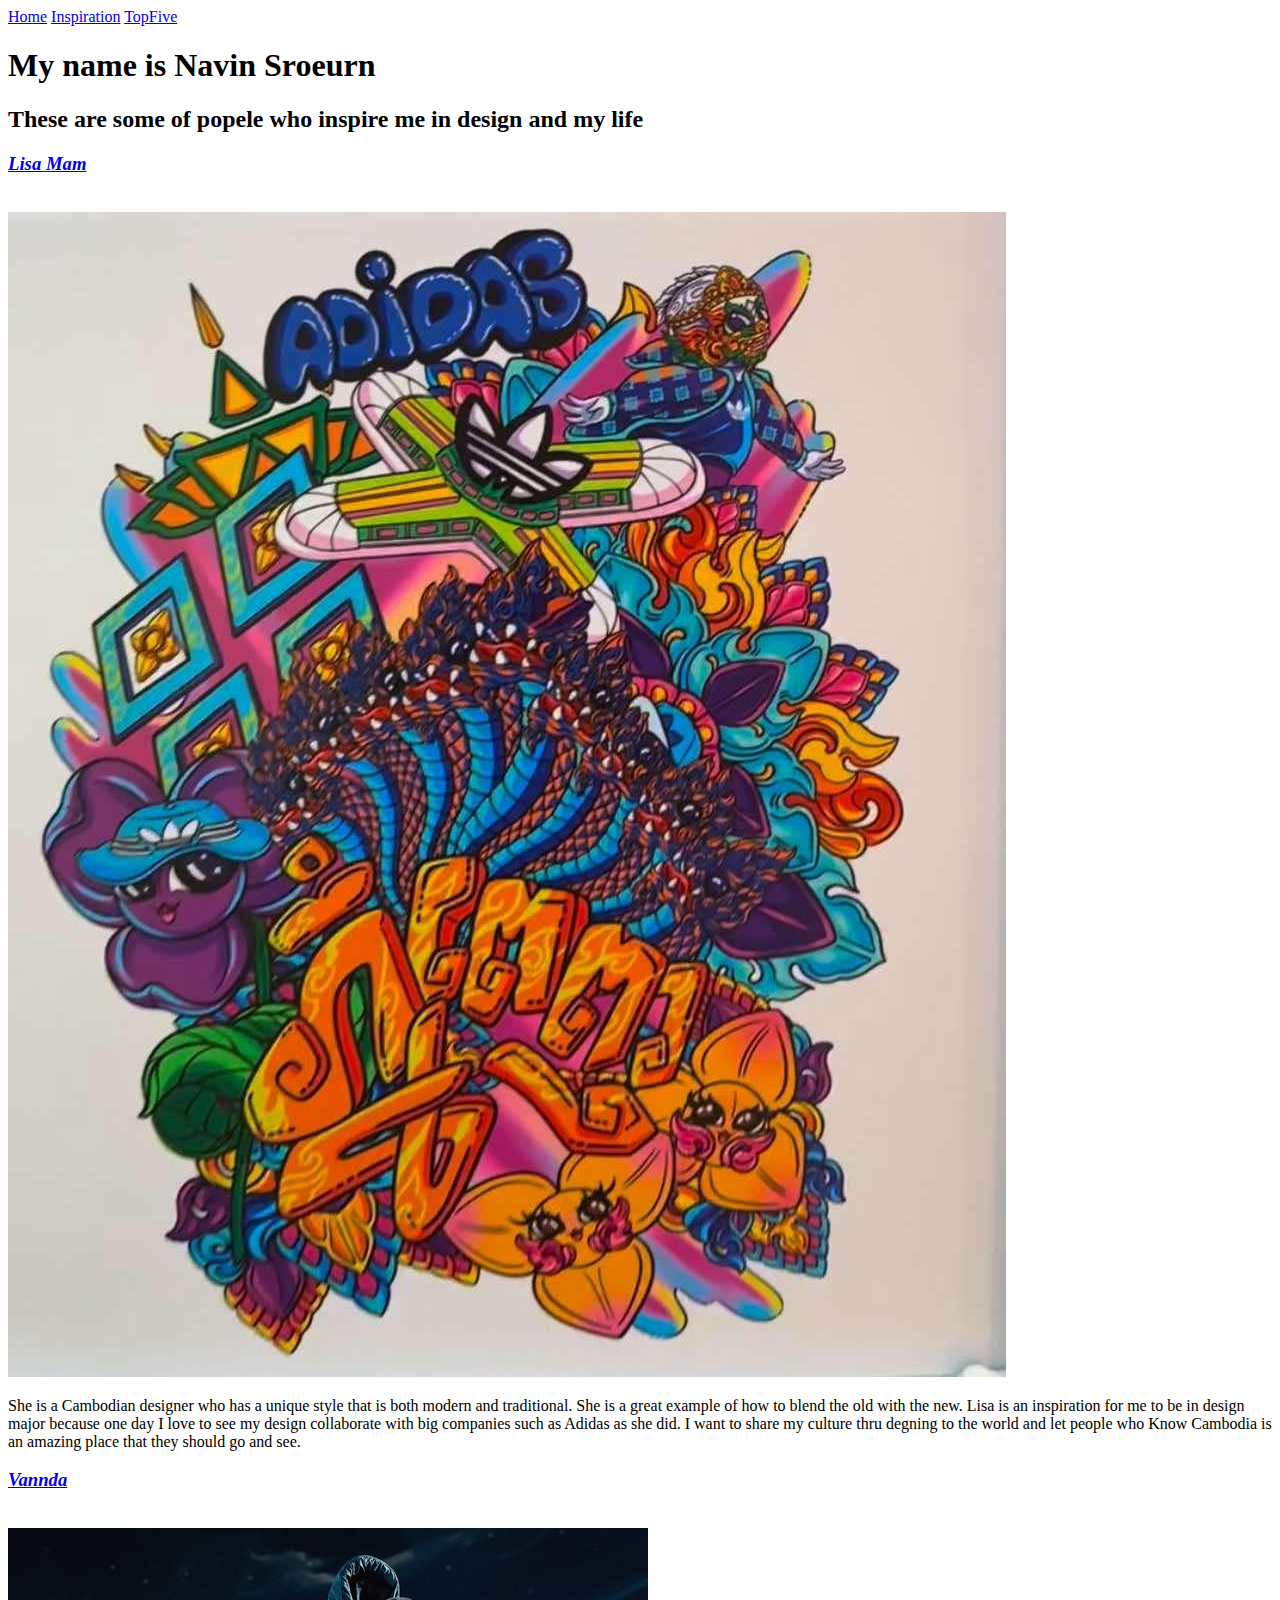
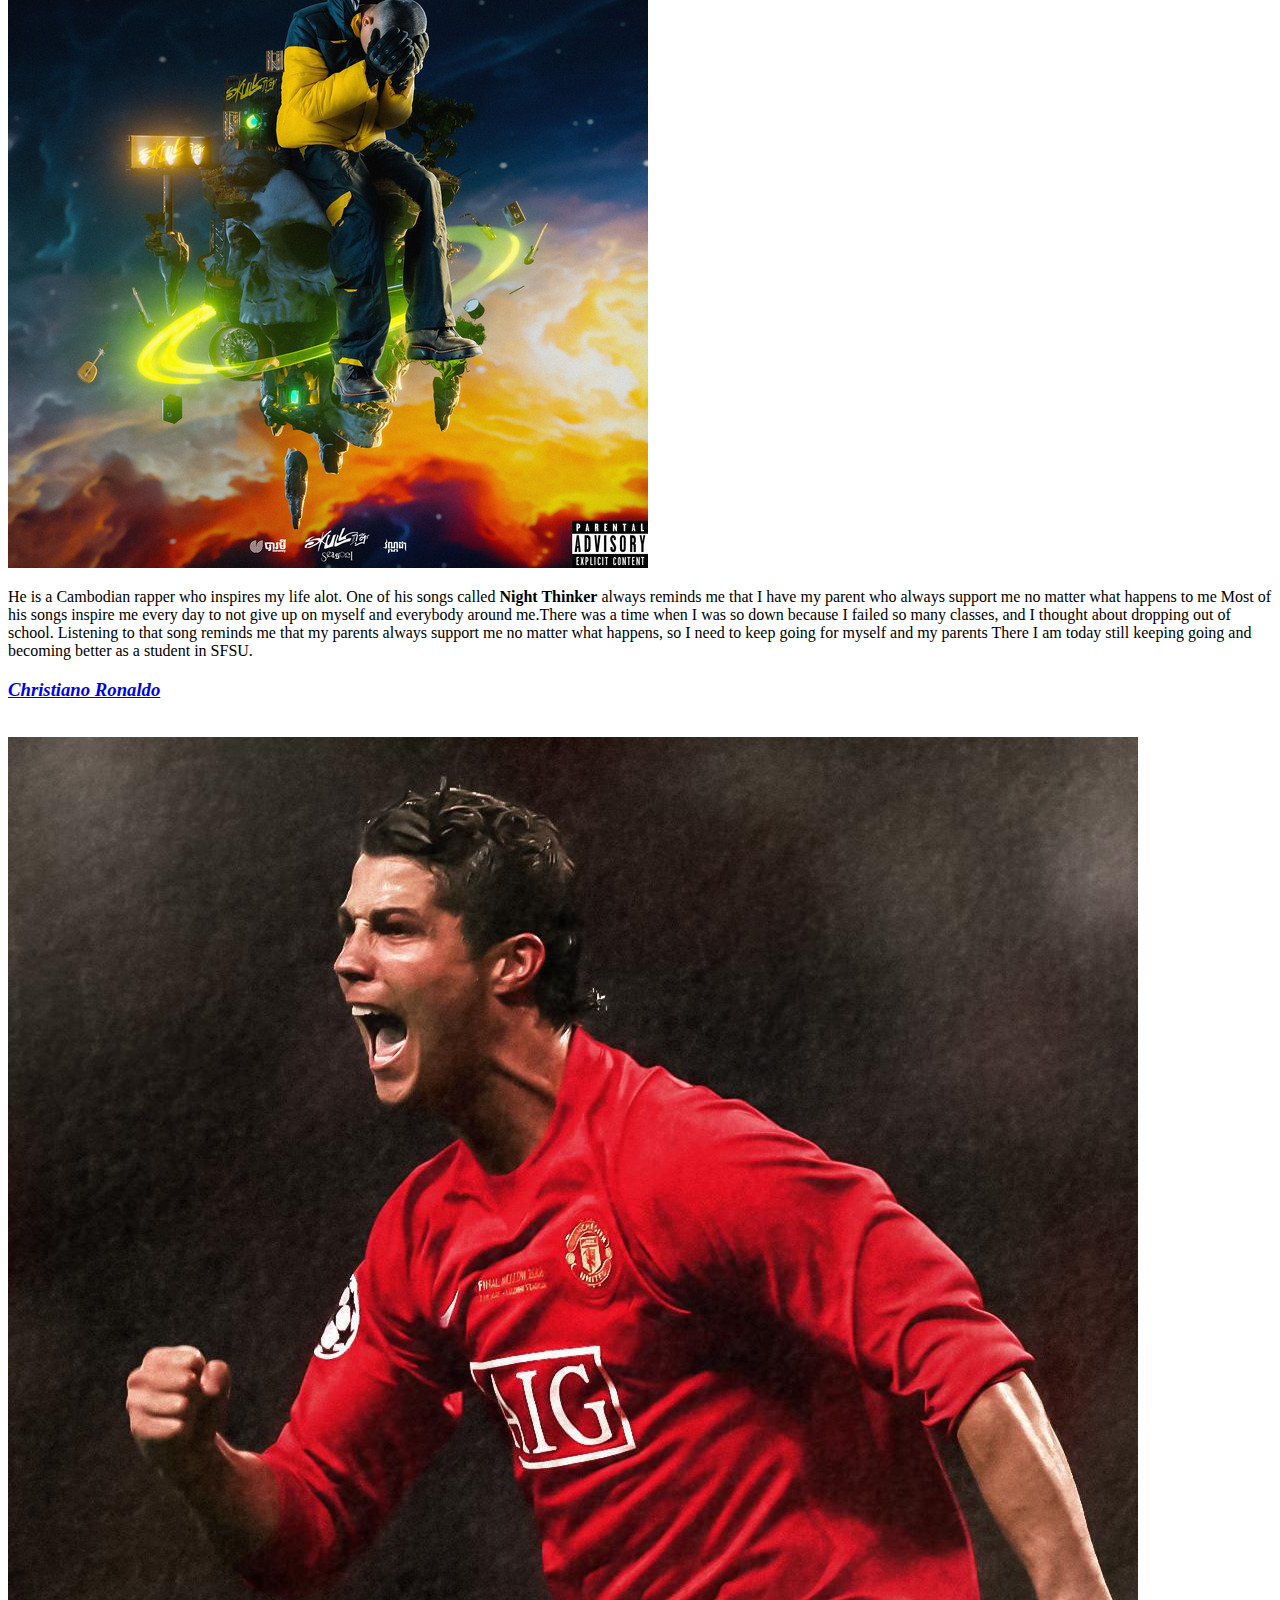
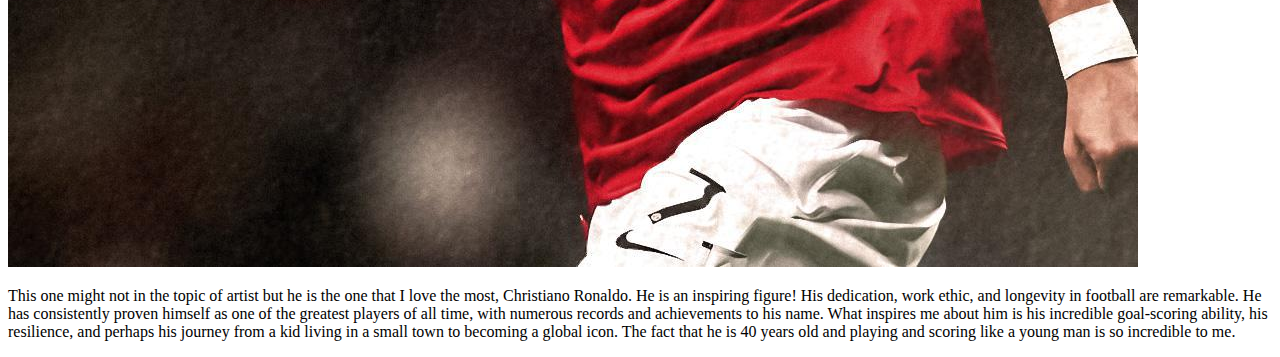
==== inspiration/inspiration.html @ ae01b96d "commit" ====
<!DOCTYPE html>
<html lang="en">
    <head>
        <meta charset="UTF-8">
        <title>Inspirations</title>
    </head>
    <body>
        <header>
            <nav>
                <a href="../index.html">Home</a>
                <a href="inspiration.html">Inspiration</a>
                <a href="../topFive/topfive.html">TopFive</a>
            </nav>
        </header>

        <h1>My name is Navin Sroeurn</h1>

            <h2>These are some of popele who inspire me in design and my life</h2>
                <a href="https://www.lisamam.com/"><h3><em>Lisa Mam</em></h3></a>
                <br>
                <img src="img/Lisa.jpg.jpg" alt="">
                <p>She is a Cambodian designer who has a unique style that is both modern and traditional.
                   She is a great example of how to blend the old with the new. Lisa is an inspiration for 
                   me to be in design major because one day I love to see my design collaborate with big companies 
                   such as Adidas as she did. I want to share my culture thru degning to the world and let people 
                   who Know Cambodia is an amazing place that they should go and see.</p>
        
                <a href="https://www.youtube.com/@VannDaOfficial19000"><h3><em>Vannda</em></h3></a>
                <br>
                <img src="img/vannda.jpg.png" alt="">
                <p>He is a Cambodian rapper who inspires my life alot. One of his songs called <strong>Night Thinker</strong> 
                    always reminds me that I have my parent who always support me no matter what happens to me Most of his songs inspire
                    me every day to not give up on myself and everybody around me.There was a time when I was so down because I failed so
                     many classes, and I thought about dropping out of school. Listening to that song reminds me that my parents always support 
                     me no matter what happens, so I need to keep going for myself and my parents There I am today still keeping going and becoming 
                     better as a student in SFSU.</p>
                
                <a href="https://www.instagram.com/cristiano/"><h3><em>Christiano Ronaldo</em></h3></a>
                <br>
                <img src="img/CR7.jpg.jpg" alt="">
                <p>This one might not in the topic of artist but he is the one that I love the most, Christiano Ronaldo. He is an inspiring figure! His dedication, 
                    work ethic, and longevity in football are remarkable. He has consistently proven himself as one of the greatest players of all time, 
                    with numerous records and achievements to his name. What inspires me about him is his incredible goal-scoring ability, his resilience, 
                    and perhaps his journey from a kid living in a small town to becoming a global icon. The fact that he is 40 years old and playing and 
                    scoring like a young man is so incredible to me.
                </p>
    </body>
</html>
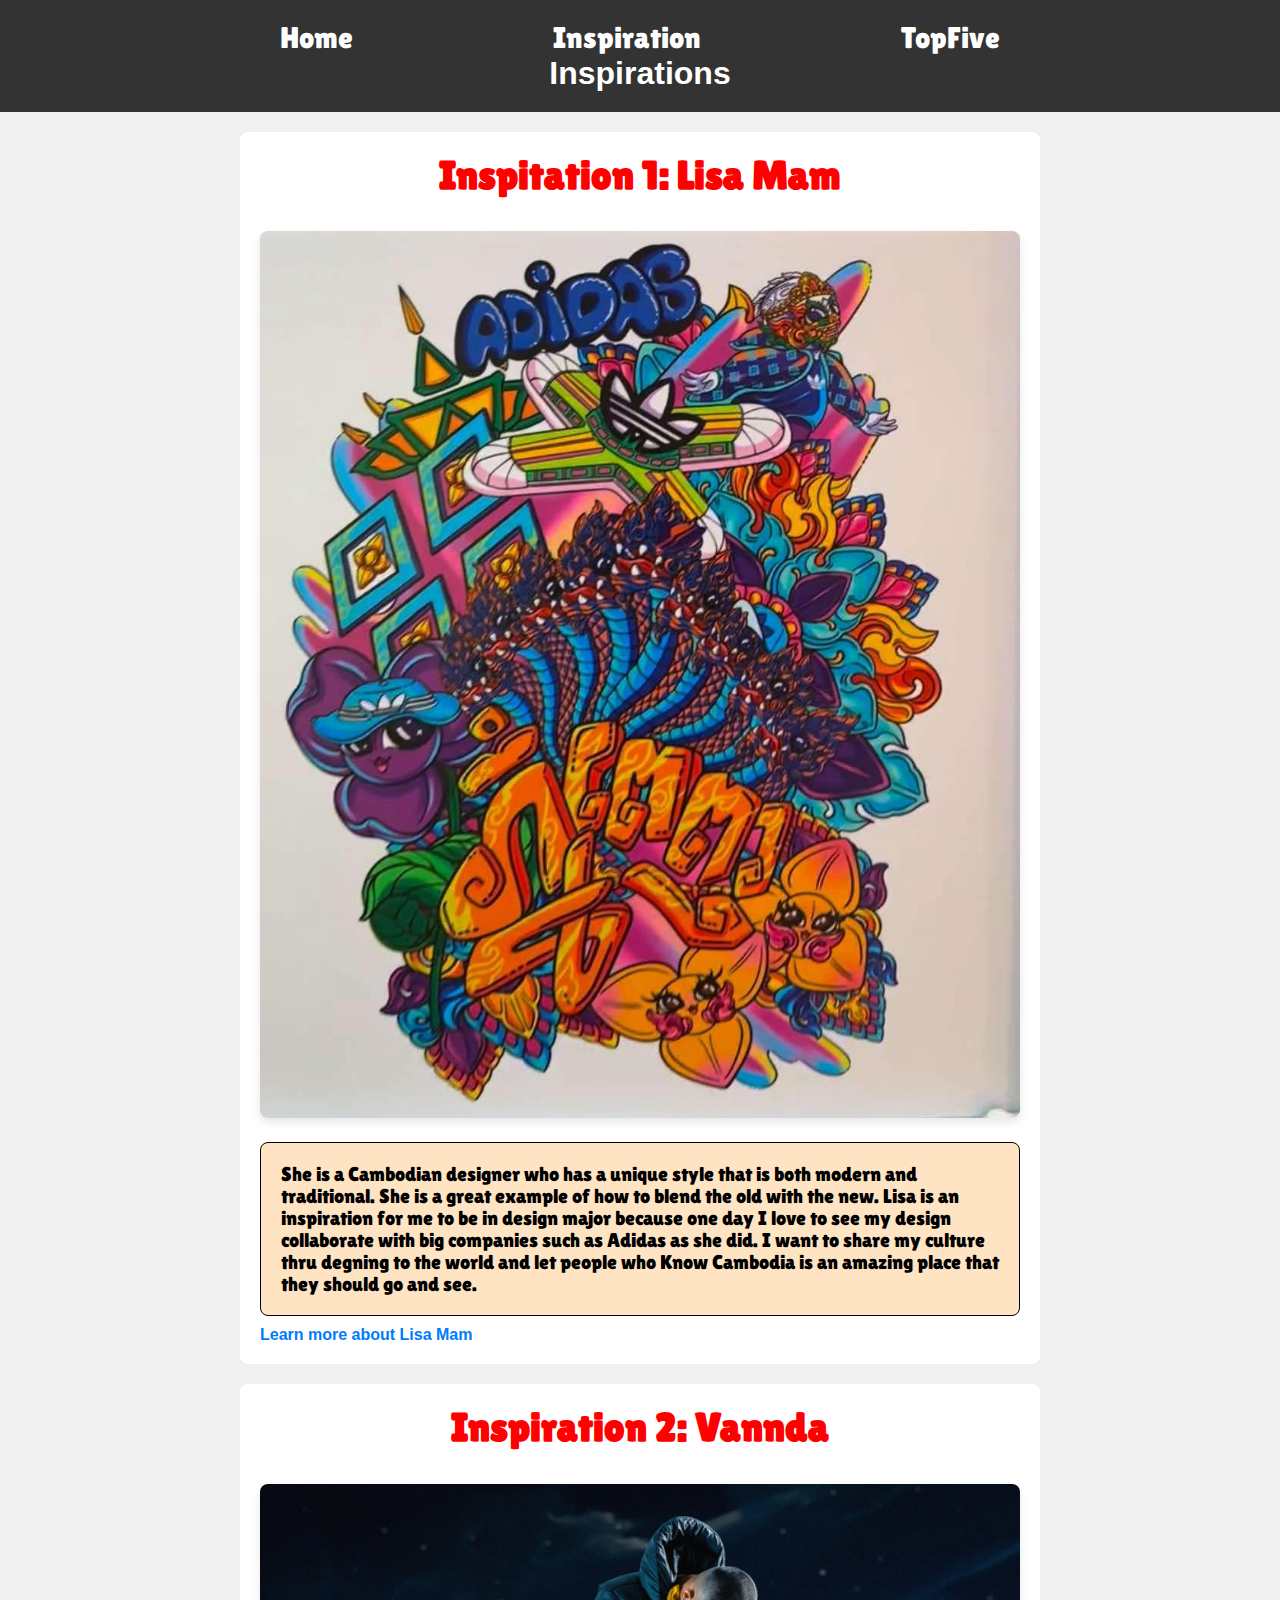
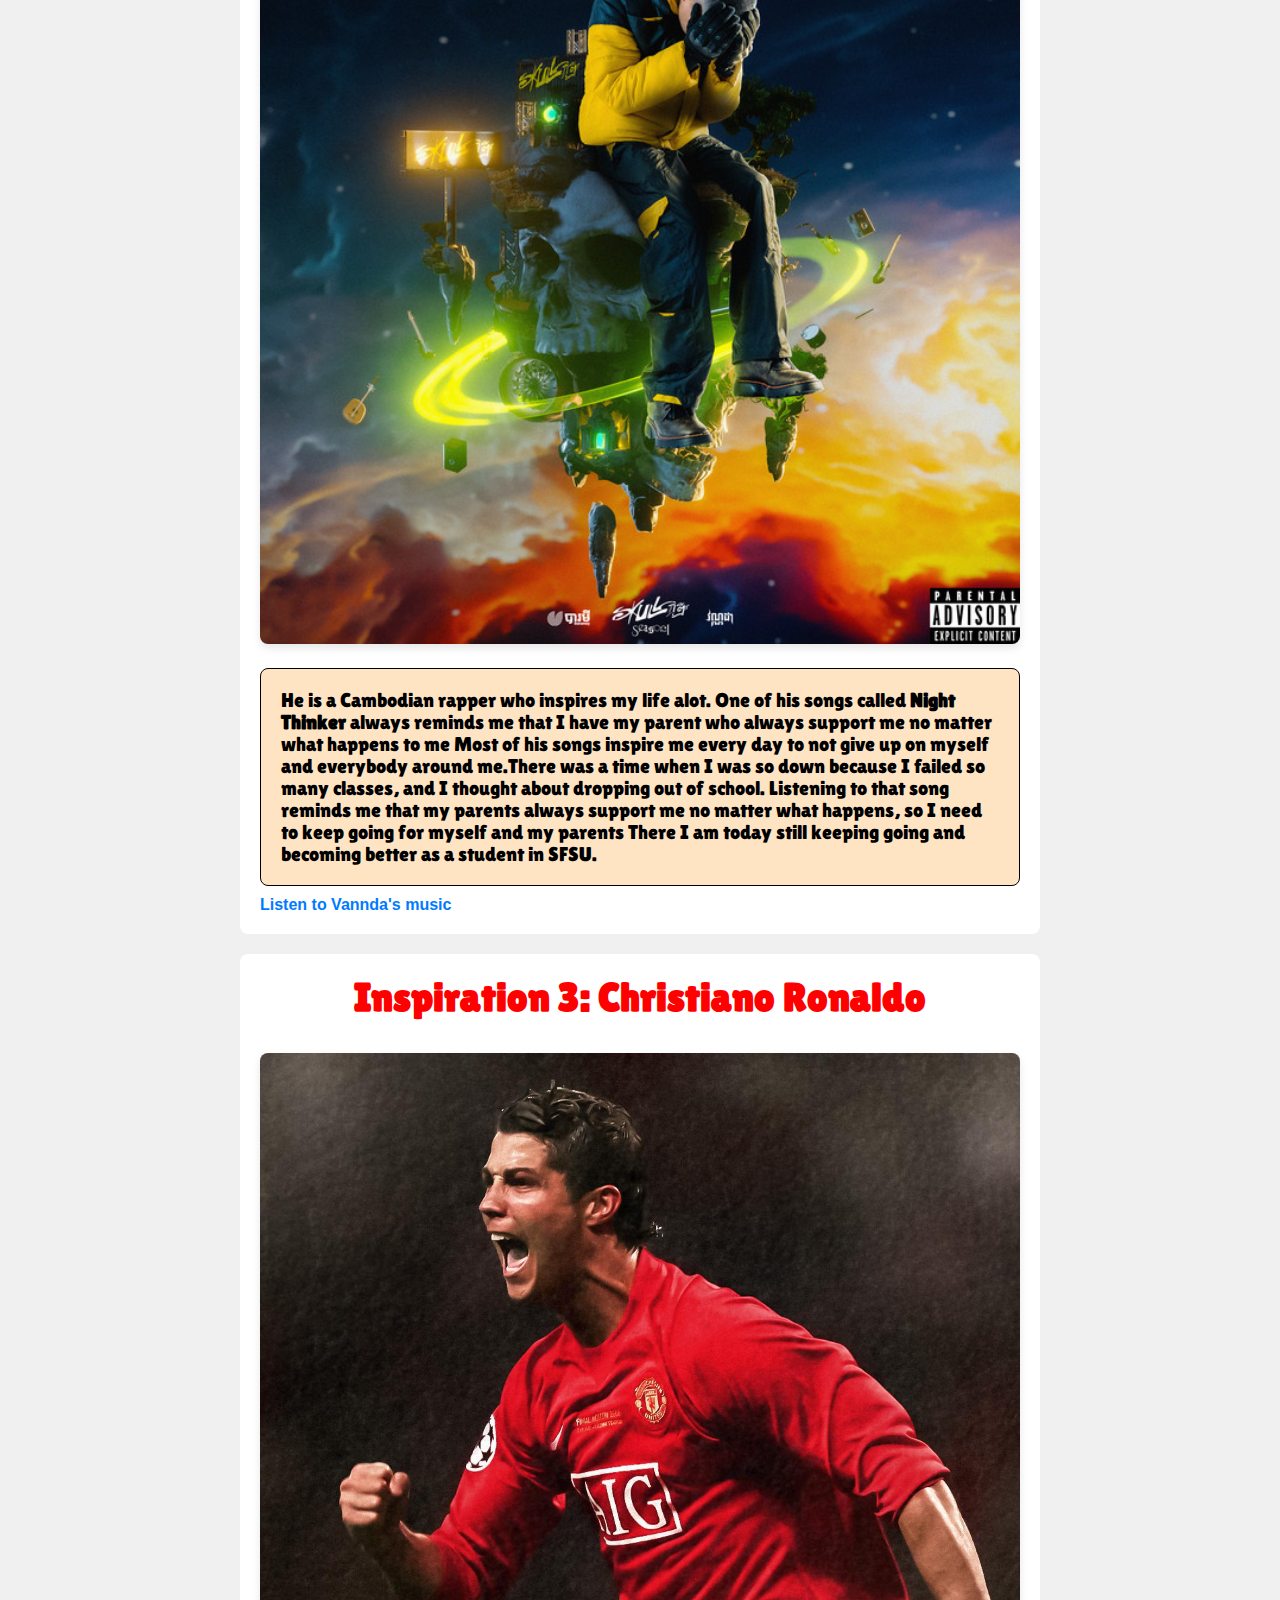
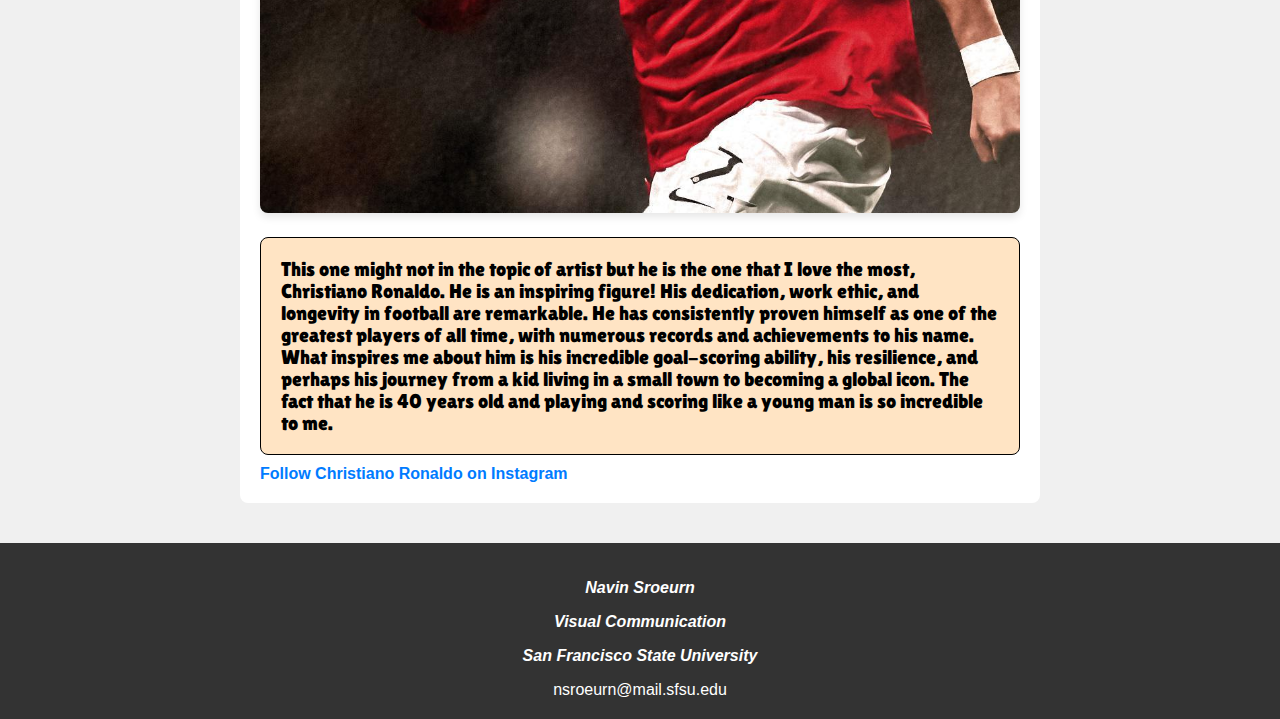
==== commit ce135103: "commit" ====
--- a/inspiration/inspiration.html
+++ b/inspiration/inspiration.html
@@ -3,6 +3,11 @@
     <head>
         <meta charset="UTF-8">
         <title>Inspirations</title>
+        <link rel="stylesheet" href="css/ins5style.css">
+        <link rel="preconnect" href="https://fonts.googleapis.com">
+        <link rel="preconnect" href="https://fonts.gstatic.com" crossorigin>
+        <link href="https://fonts.googleapis.com/css2?family=Josefin+Sans:ital,wght@0,100..700;1,100..700&family=Lato:ital,wght@0,100;0,300;0,400;0,700;0,900;1,100;1,300;1,400;1,700;1,900&family=Lilita+One&family=Sigmar&display=swap" rel="stylesheet">
+
     </head>
     <body>
         <header>
@@ -11,38 +16,52 @@
                 <a href="inspiration.html">Inspiration</a>
                 <a href="../topFive/topfive.html">TopFive</a>
             </nav>
+            <h1>Inspirations</h1>
         </header>
 
-        <h1>My name is Navin Sroeurn</h1>
-
-            <h2>These are some of popele who inspire me in design and my life</h2>
-                <a href="https://www.lisamam.com/"><h3><em>Lisa Mam</em></h3></a>
-                <br>
+        <main>
+            <section class="entry">
+                <h2>Inspitation 1: Lisa Mam</h2>
                 <img src="img/Lisa.jpg.jpg" alt="">
-                <p>She is a Cambodian designer who has a unique style that is both modern and traditional.
+                <p class="mid">She is a Cambodian designer who has a unique style that is both modern and traditional.
                    She is a great example of how to blend the old with the new. Lisa is an inspiration for 
                    me to be in design major because one day I love to see my design collaborate with big companies 
                    such as Adidas as she did. I want to share my culture thru degning to the world and let people 
                    who Know Cambodia is an amazing place that they should go and see.</p>
-        
-                <a href="https://www.youtube.com/@VannDaOfficial19000"><h3><em>Vannda</em></h3></a>
-                <br>
+                <a class="link" href="https://www.lisamam.com/">Learn more about Lisa Mam</a>
+
+            </section>
+            <section class="entry">
+                <h2>Inspiration 2: Vannda</h2>
                 <img src="img/vannda.jpg.png" alt="">
-                <p>He is a Cambodian rapper who inspires my life alot. One of his songs called <strong>Night Thinker</strong> 
+                <p class="mid">He is a Cambodian rapper who inspires my life alot. One of his songs called <strong>Night Thinker</strong> 
                     always reminds me that I have my parent who always support me no matter what happens to me Most of his songs inspire
                     me every day to not give up on myself and everybody around me.There was a time when I was so down because I failed so
                      many classes, and I thought about dropping out of school. Listening to that song reminds me that my parents always support 
                      me no matter what happens, so I need to keep going for myself and my parents There I am today still keeping going and becoming 
                      better as a student in SFSU.</p>
-                
-                <a href="https://www.instagram.com/cristiano/"><h3><em>Christiano Ronaldo</em></h3></a>
-                <br>
+                <a class="link" href="https://www.youtube.com/@VannDaOfficial19000">Listen to Vannda's music</a>
+            </section>
+            <section class="entry">
+                <h2>Inspiration 3: Christiano Ronaldo</h2>
                 <img src="img/CR7.jpg.jpg" alt="">
-                <p>This one might not in the topic of artist but he is the one that I love the most, Christiano Ronaldo. He is an inspiring figure! His dedication, 
+                <p class="mid">This one might not in the topic of artist but he is the one that I love the most, Christiano Ronaldo. He is an inspiring figure! His dedication, 
                     work ethic, and longevity in football are remarkable. He has consistently proven himself as one of the greatest players of all time, 
                     with numerous records and achievements to his name. What inspires me about him is his incredible goal-scoring ability, his resilience, 
                     and perhaps his journey from a kid living in a small town to becoming a global icon. The fact that he is 40 years old and playing and 
                     scoring like a young man is so incredible to me.
                 </p>
+                <a class="link" href="https://www.instagram.com/cristiano/">Follow Christiano Ronaldo on Instagram</a>
+            </section>
+        </main>
+
+        <footer>
+            <dive class="footer">
+                <p><em><strong>Navin Sroeurn</strong></em></p>
+                <p><em><strong>Visual Communication</strong></em></p>
+                <p><em><strong>San Francisco State University</strong></em></p>
+                <a href="mailto:nsroeurn@mail.sfsu.edu">nsroeurn@mail.sfsu.edu</a>
+            </dive>
+        </footer>
     </body>
 </html>--- a/inspiration/css/ins5style.css
+++ b/inspiration/css/ins5style.css
@@ -0,0 +1,100 @@
+body {
+    font-family: Arial, sans-serif;
+    background-color: #f0f0f0;
+    margin: 0;
+    padding: 0;
+}
+
+header, footer {
+    background-color: #333;
+    color: white;
+    text-align: center;
+    padding: 20px 0;
+}
+
+nav{
+    display: flex;
+    justify-content: center;
+    gap: 200px;
+    font-family: "lilita one", sans-serif;
+    font-size: 30px;
+}
+
+h1 {
+    margin: 0;
+    font-size: 2em;
+}
+
+h2{
+    margin-top: 0;
+    text-align: center;
+    font-family: "lilita one", sans-serif;
+    font-size: 40px;
+    color:red;
+}
+
+a{
+    color: white;
+    text-decoration: none;
+}
+
+.mid{
+    margin: 20px 0;
+    background-color: bisque;
+    border: 1px solid black;
+    padding: 20px;
+    border-radius: 8px;
+    font-family: "lilita one", sans-serif;
+    font-size: 20px;
+}
+
+main {
+    padding: 20px;
+    max-width: 800px;
+    margin: auto;
+}
+
+.entry {
+    background-color: white;
+    padding: 20px;
+    border-radius: 8px;
+    margin-bottom: 20px;
+}
+
+.entry img {
+    width: 100%;
+    height: auto;
+    border-radius: 8px;
+    box-shadow: 0 4px 8px rgba(0, 0, 0, 0.1);
+    margin-bottom: 10px;
+}
+
+.entry h2 {
+    margin-top: 0;
+}
+
+.entry p {
+    margin: 10px 0;
+}
+
+.entry a {
+    color: #007BFF;
+    text-decoration: none;
+    font-weight: bold;
+}
+
+.entry a:hover {
+    text-decoration: underline;
+}
+
+.link{
+    text-align: center;
+    margin-top: 20px;
+    color: violet;
+}
+
+@media (max-width: 768px) {
+    main {
+        padding: 10px;
+    }
+}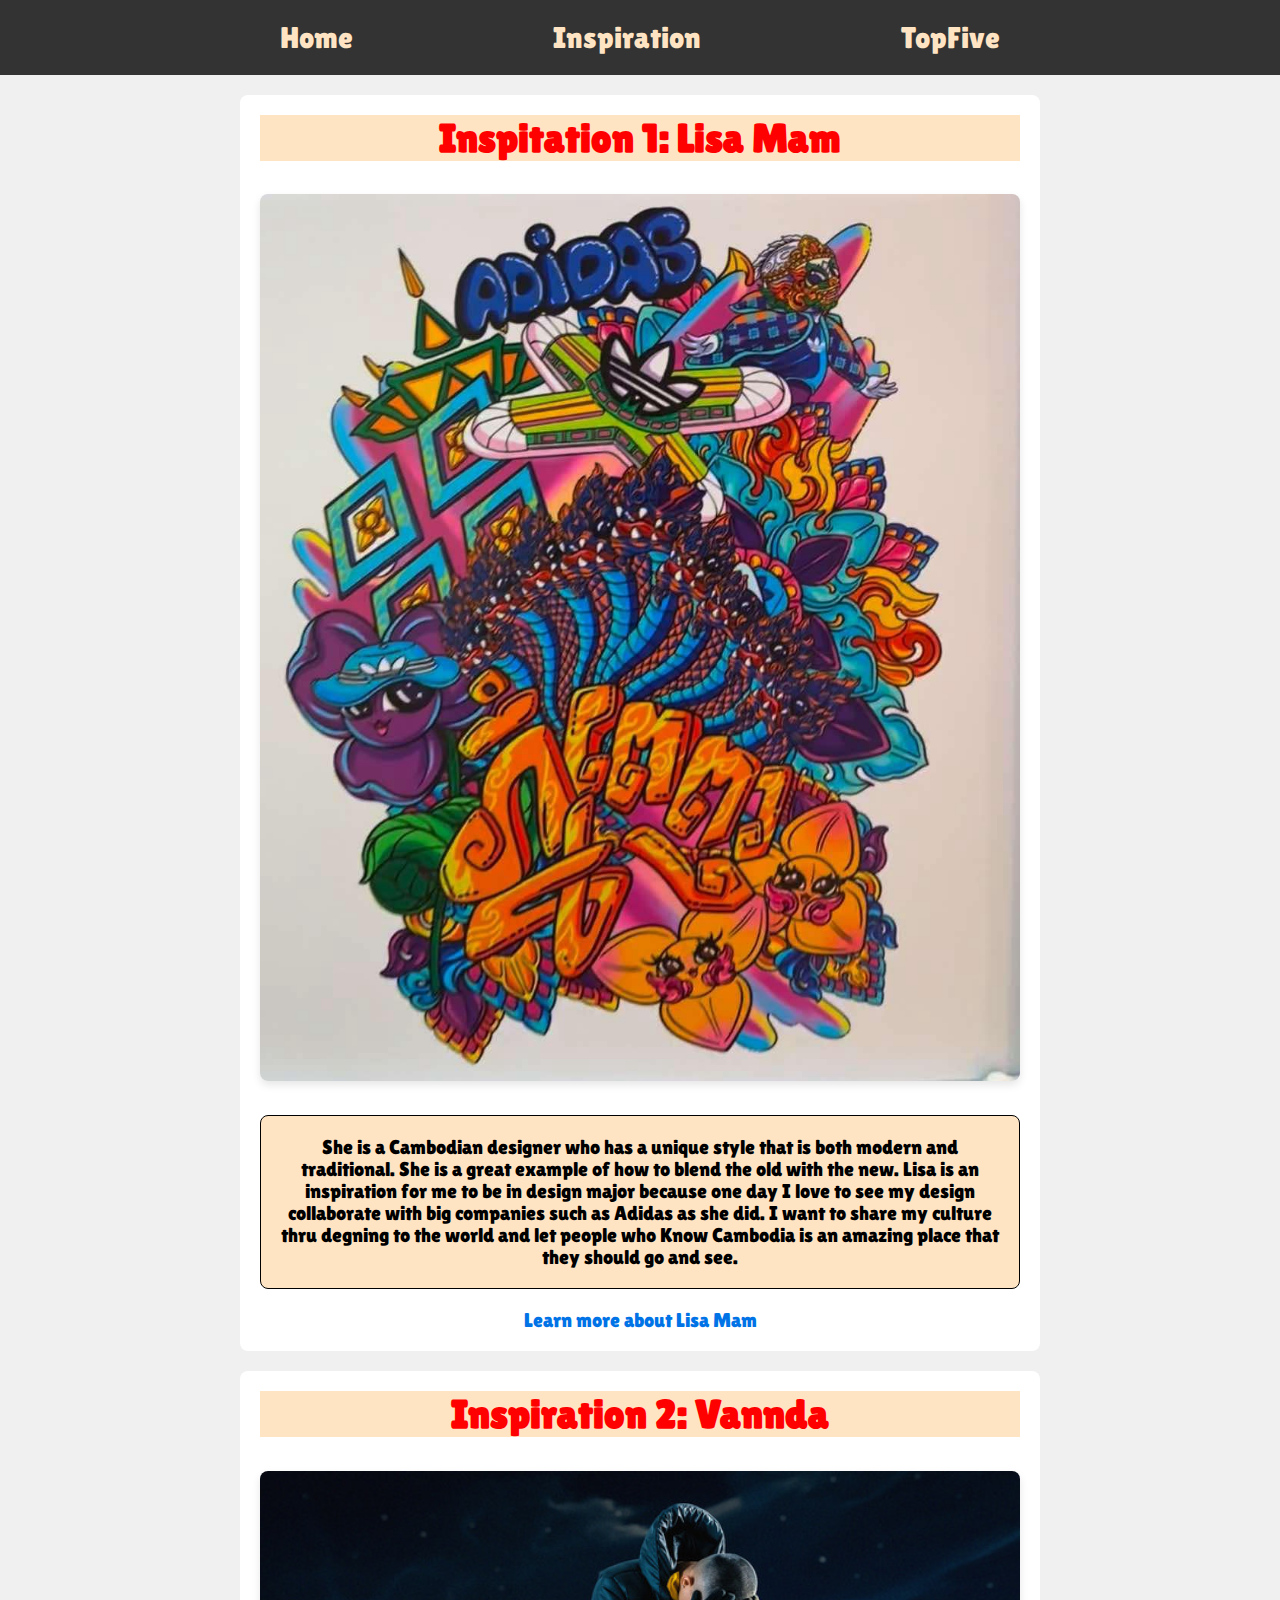
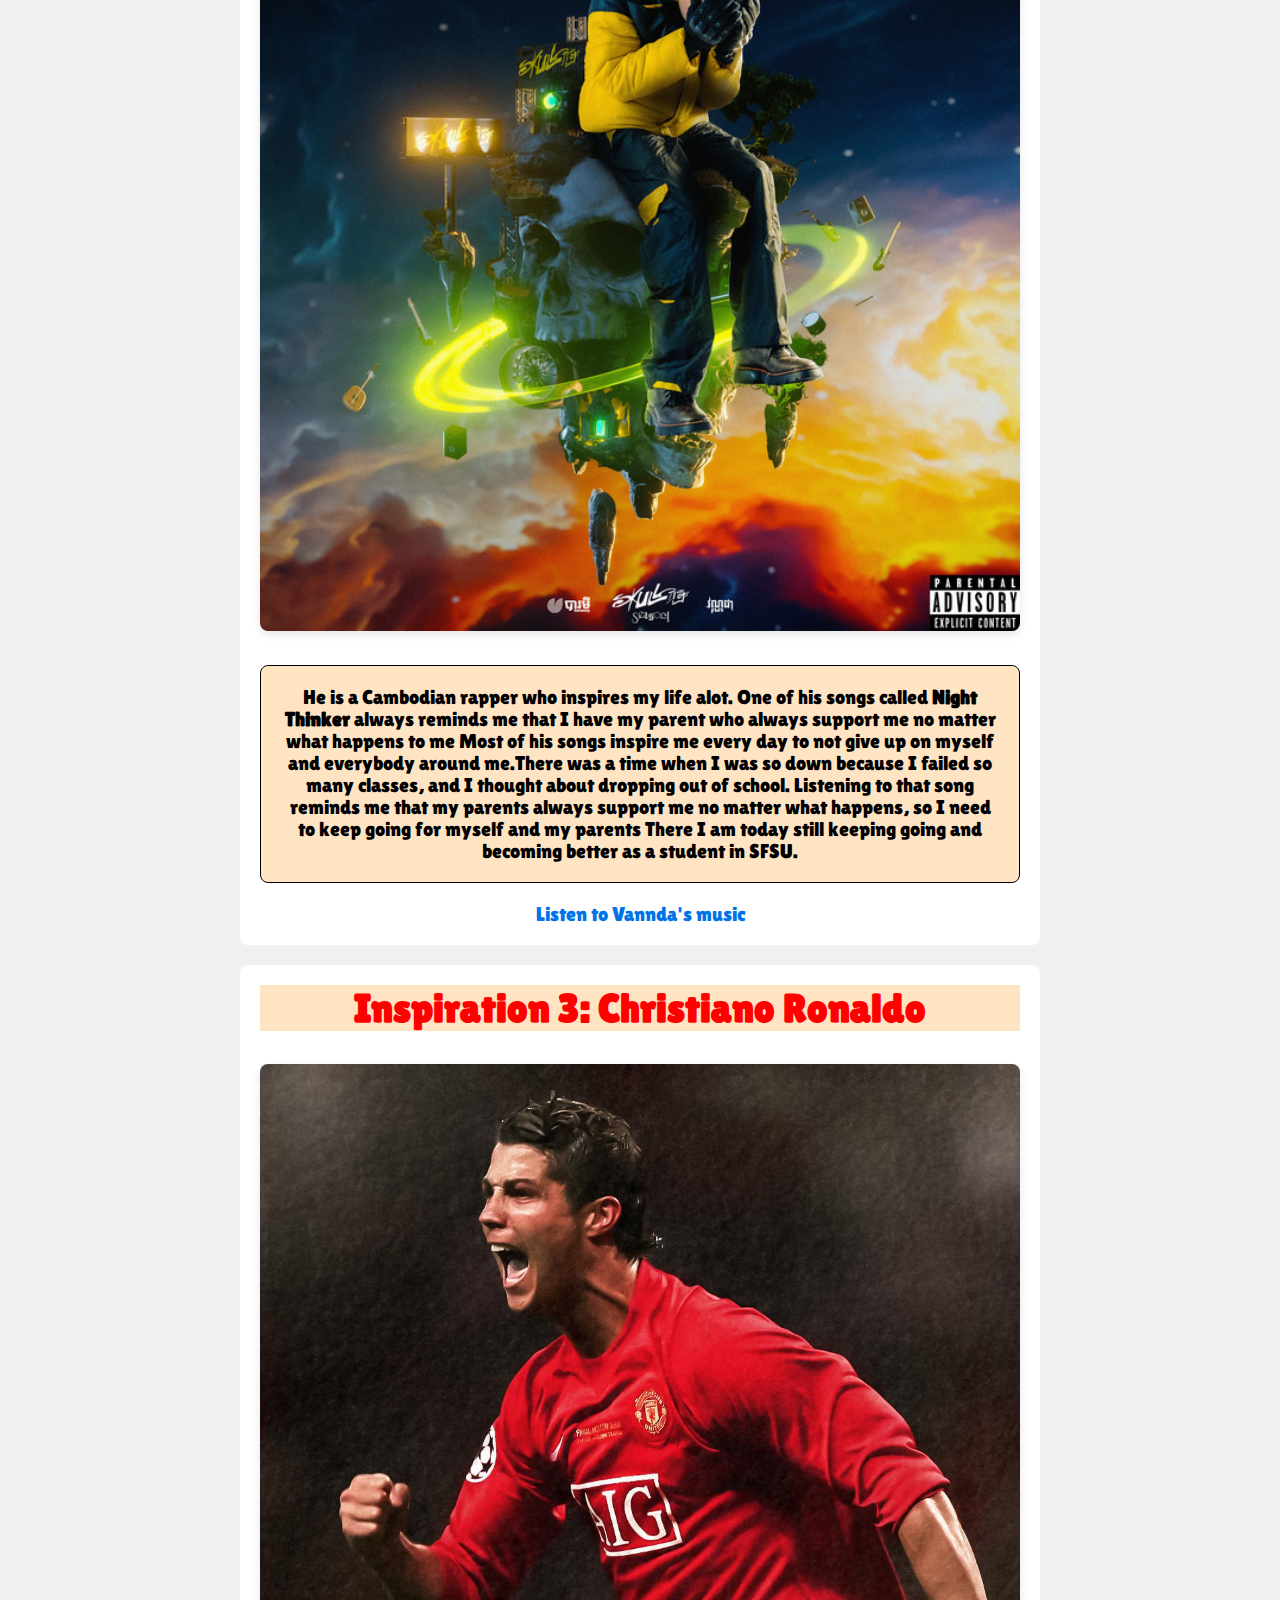
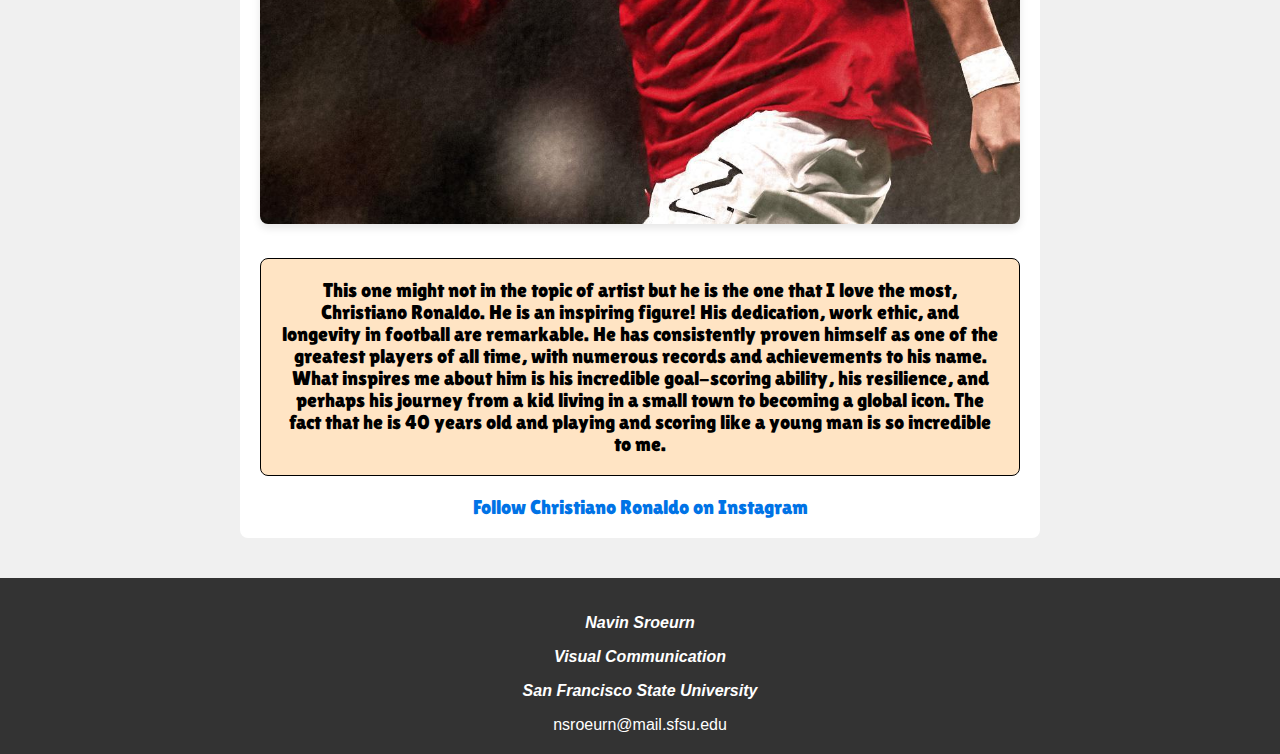
==== commit 0d6f28df: "commit" ====
--- a/inspiration/inspiration.html
+++ b/inspiration/inspiration.html
@@ -1,67 +1,81 @@
 <!DOCTYPE html>
 <html lang="en">
-    <head>
-        <meta charset="UTF-8">
-        <title>Inspirations</title>
-        <link rel="stylesheet" href="css/ins5style.css">
-        <link rel="preconnect" href="https://fonts.googleapis.com">
-        <link rel="preconnect" href="https://fonts.gstatic.com" crossorigin>
-        <link href="https://fonts.googleapis.com/css2?family=Josefin+Sans:ital,wght@0,100..700;1,100..700&family=Lato:ital,wght@0,100;0,300;0,400;0,700;0,900;1,100;1,300;1,400;1,700;1,900&family=Lilita+One&family=Sigmar&display=swap" rel="stylesheet">
 
-    </head>
-    <body>
-        <header>
-            <nav>
-                <a href="../index.html">Home</a>
-                <a href="inspiration.html">Inspiration</a>
-                <a href="../topFive/topfive.html">TopFive</a>
-            </nav>
-            <h1>Inspirations</h1>
-        </header>
+<head>
+    <meta charset="UTF-8">
+    <title>Inspirations</title>
+    <link rel="stylesheet" href="css/ins5style.css">
+    <link rel="preconnect" href="https://fonts.googleapis.com">
+    <link rel="preconnect" href="https://fonts.gstatic.com" crossorigin>
+    <link
+        href="https://fonts.googleapis.com/css2?family=Josefin+Sans:ital,wght@0,100..700;1,100..700&family=Lato:ital,wght@0,100;0,300;0,400;0,700;0,900;1,100;1,300;1,400;1,700;1,900&family=Lilita+One&family=Sigmar&display=swap"
+        rel="stylesheet">
 
-        <main>
-            <section class="entry">
-                <h2>Inspitation 1: Lisa Mam</h2>
-                <img src="img/Lisa.jpg.jpg" alt="">
-                <p class="mid">She is a Cambodian designer who has a unique style that is both modern and traditional.
-                   She is a great example of how to blend the old with the new. Lisa is an inspiration for 
-                   me to be in design major because one day I love to see my design collaborate with big companies 
-                   such as Adidas as she did. I want to share my culture thru degning to the world and let people 
-                   who Know Cambodia is an amazing place that they should go and see.</p>
-                <a class="link" href="https://www.lisamam.com/">Learn more about Lisa Mam</a>
+</head>
 
-            </section>
-            <section class="entry">
-                <h2>Inspiration 2: Vannda</h2>
-                <img src="img/vannda.jpg.png" alt="">
-                <p class="mid">He is a Cambodian rapper who inspires my life alot. One of his songs called <strong>Night Thinker</strong> 
-                    always reminds me that I have my parent who always support me no matter what happens to me Most of his songs inspire
-                    me every day to not give up on myself and everybody around me.There was a time when I was so down because I failed so
-                     many classes, and I thought about dropping out of school. Listening to that song reminds me that my parents always support 
-                     me no matter what happens, so I need to keep going for myself and my parents There I am today still keeping going and becoming 
-                     better as a student in SFSU.</p>
-                <a class="link" href="https://www.youtube.com/@VannDaOfficial19000">Listen to Vannda's music</a>
-            </section>
-            <section class="entry">
-                <h2>Inspiration 3: Christiano Ronaldo</h2>
-                <img src="img/CR7.jpg.jpg" alt="">
-                <p class="mid">This one might not in the topic of artist but he is the one that I love the most, Christiano Ronaldo. He is an inspiring figure! His dedication, 
-                    work ethic, and longevity in football are remarkable. He has consistently proven himself as one of the greatest players of all time, 
-                    with numerous records and achievements to his name. What inspires me about him is his incredible goal-scoring ability, his resilience, 
-                    and perhaps his journey from a kid living in a small town to becoming a global icon. The fact that he is 40 years old and playing and 
-                    scoring like a young man is so incredible to me.
-                </p>
-                <a class="link" href="https://www.instagram.com/cristiano/">Follow Christiano Ronaldo on Instagram</a>
-            </section>
-        </main>
+<body>
+    <header>
+        <nav>
+            <a class="header2" href="../index.html">Home</a>
+            <a class="header2" href="inspiration.html">Inspiration</a>
+            <a class="header2" href="../topFive/topfive.html">TopFive</a>
+        </nav>
 
-        <footer>
-            <dive class="footer">
-                <p><em><strong>Navin Sroeurn</strong></em></p>
-                <p><em><strong>Visual Communication</strong></em></p>
-                <p><em><strong>San Francisco State University</strong></em></p>
-                <a href="mailto:nsroeurn@mail.sfsu.edu">nsroeurn@mail.sfsu.edu</a>
-            </dive>
-        </footer>
-    </body>
+    </header>
+
+    <main>
+        <section class="entry">
+            <h2>Inspitation 1: Lisa Mam</h2>
+            <img src="img/Lisa.jpg.jpg" alt="">
+            <p class="mid">She is a Cambodian designer who has a unique style that is both      modern and traditional.
+                She is a great example of how to blend the old with the new. Lisa is an inspiration for
+                me to be in design major because one day I love to see my design collaborate with big companies
+                such as Adidas as she did. I want to share my culture thru degning to the world and let people
+                who Know Cambodia is an amazing place that they should go and see.</p>
+            <a href="https://www.lisamam.com/">Learn more about Lisa Mam</a>
+
+        </section>
+        <section class="entry">
+            <h2>Inspiration 2: Vannda</h2>
+            <img src="img/vannda.jpg.png" alt="">
+            <p class="mid">He is a Cambodian rapper who inspires my life alot. One of his songs called <strong>Night
+                    Thinker</strong>
+                always reminds me that I have my parent who always support me no matter what happens to me Most of his
+                songs inspire
+                me every day to not give up on myself and everybody around me.There was a time when I was so down
+                because I failed so
+                many classes, and I thought about dropping out of school. Listening to that song reminds me that my
+                parents always support
+                me no matter what happens, so I need to keep going for myself and my parents There I am today still
+                keeping going and becoming
+                better as a student in SFSU.</p>
+            <a href="https://www.youtube.com/@VannDaOfficial19000">Listen to Vannda's music</a>
+        </section>
+        <section class="entry">
+            <h2>Inspiration 3: Christiano Ronaldo</h2>
+            <img src="img/CR7.jpg.jpg" alt="">
+            <p class="mid">This one might not in the topic of artist but he is the one that I love the most, Christiano
+                Ronaldo. He is an inspiring figure! His dedication,
+                work ethic, and longevity in football are remarkable. He has consistently proven himself as one of the
+                greatest players of all time,
+                with numerous records and achievements to his name. What inspires me about him is his incredible
+                goal-scoring ability, his resilience,
+                and perhaps his journey from a kid living in a small town to becoming a global icon. The fact that he is
+                40 years old and playing and
+                scoring like a young man is so incredible to me.
+            </p>
+            <a href="https://www.instagram.com/cristiano/">Follow Christiano Ronaldo on Instagram</a>
+        </section>
+    </main>
+
+    <footer>
+        <dive class="footer">
+            <p><em><strong>Navin Sroeurn</strong></em></p>
+            <p><em><strong>Visual Communication</strong></em></p>
+            <p><em><strong>San Francisco State University</strong></em></p>
+            <a href="mailto:nsroeurn@mail.sfsu.edu">nsroeurn@mail.sfsu.edu</a>
+        </dive>
+    </footer>
+</body>
+
 </html>--- a/inspiration/css/ins5style.css
+++ b/inspiration/css/ins5style.css
@@ -18,11 +18,10 @@
     gap: 200px;
     font-family: "lilita one", sans-serif;
     font-size: 30px;
+    color: bisque;
 }
-
-h1 {
-    margin: 0;
-    font-size: 2em;
+.header2{
+    color: bisque;
 }
 
 h2{
@@ -31,6 +30,7 @@
     font-family: "lilita one", sans-serif;
     font-size: 40px;
     color:red;
+    background-color: bisque;
 }
 
 a{
@@ -59,42 +59,27 @@
     padding: 20px;
     border-radius: 8px;
     margin-bottom: 20px;
+    text-align: center;
 }
 
 .entry img {
     width: 100%;
-    height: auto;
+    height: 50%;
     border-radius: 8px;
     box-shadow: 0 4px 8px rgba(0, 0, 0, 0.1);
     margin-bottom: 10px;
 }
 
-.entry h2 {
-    margin-top: 0;
-}
-
-.entry p {
-    margin: 10px 0;
-}
-
 .entry a {
-    color: #007BFF;
     text-decoration: none;
-    font-weight: bold;
+    color: #0073e6;
+    font-family: "lilita one", sans-serif;
+    font-size: 20px;
 }
 
 .entry a:hover {
     text-decoration: underline;
 }
 
-.link{
-    text-align: center;
-    margin-top: 20px;
-    color: violet;
-}
 
-@media (max-width: 768px) {
-    main {
-        padding: 10px;
-    }
-}+
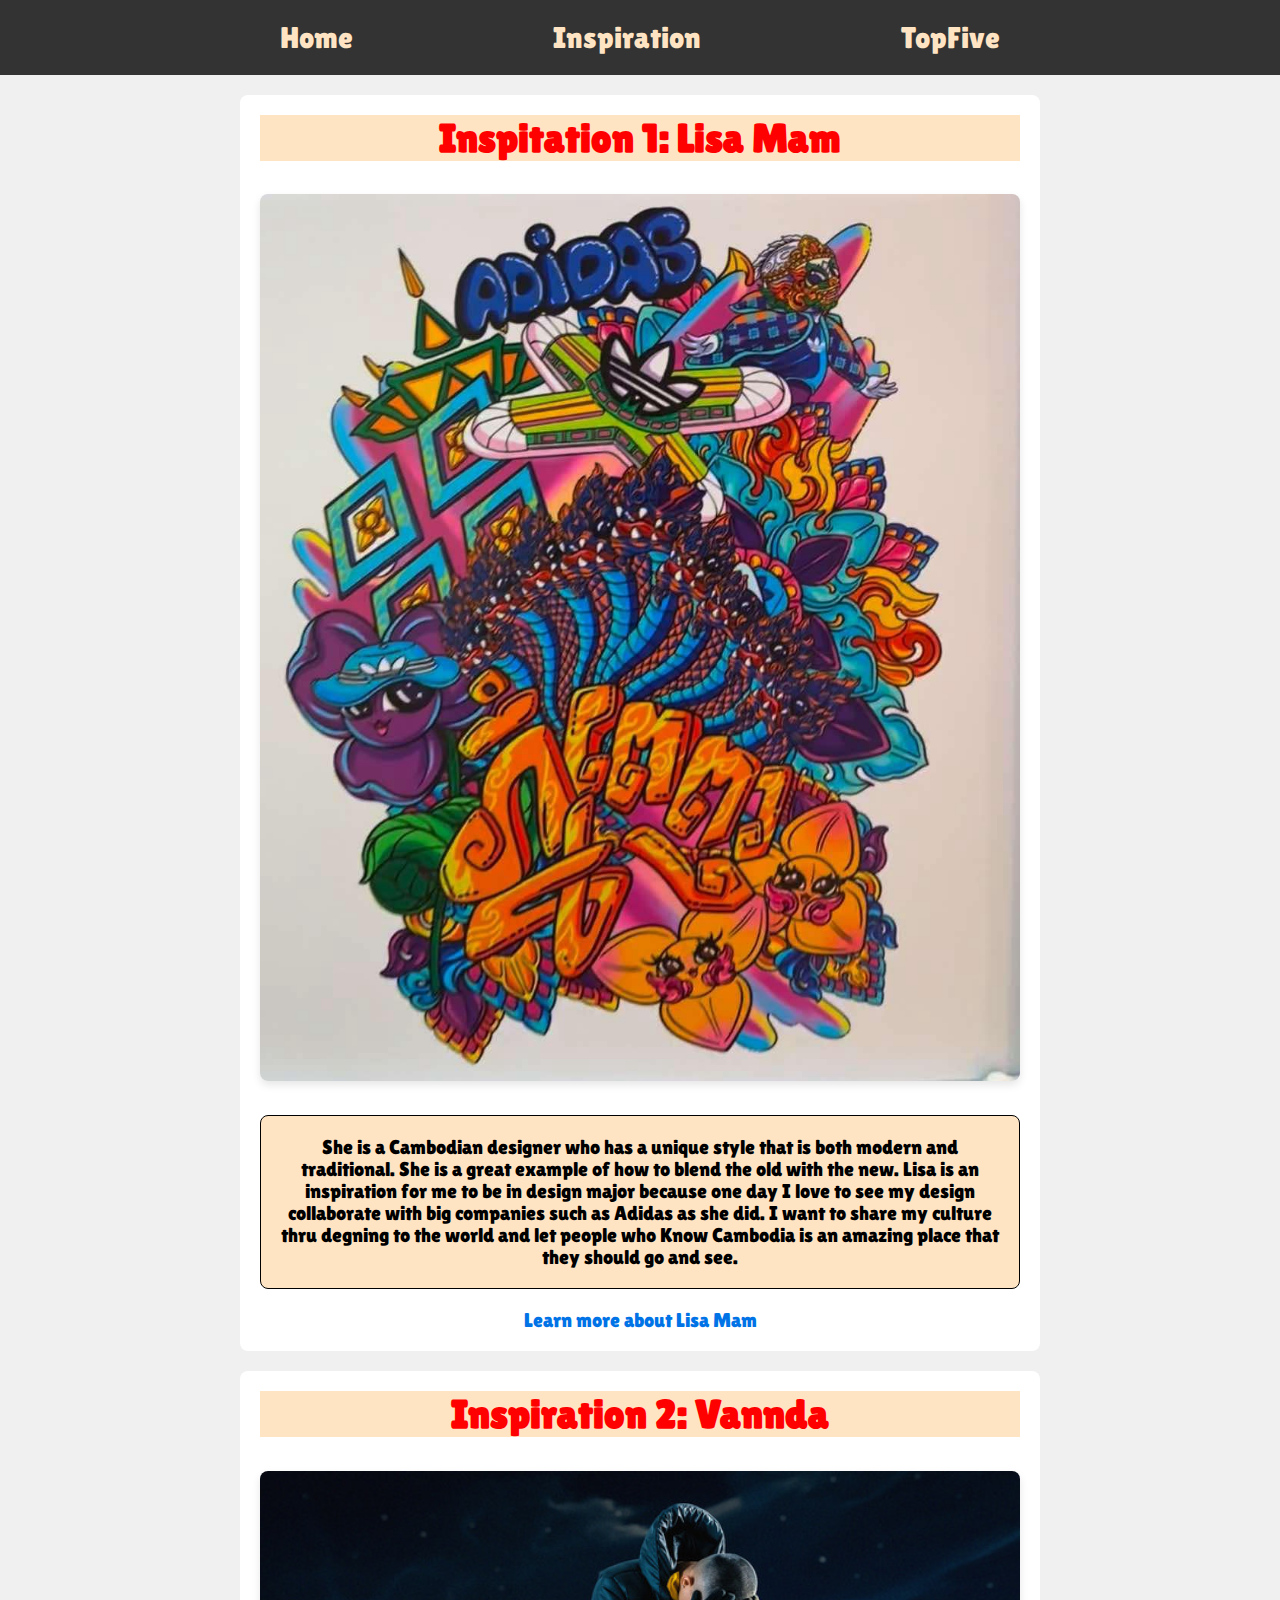
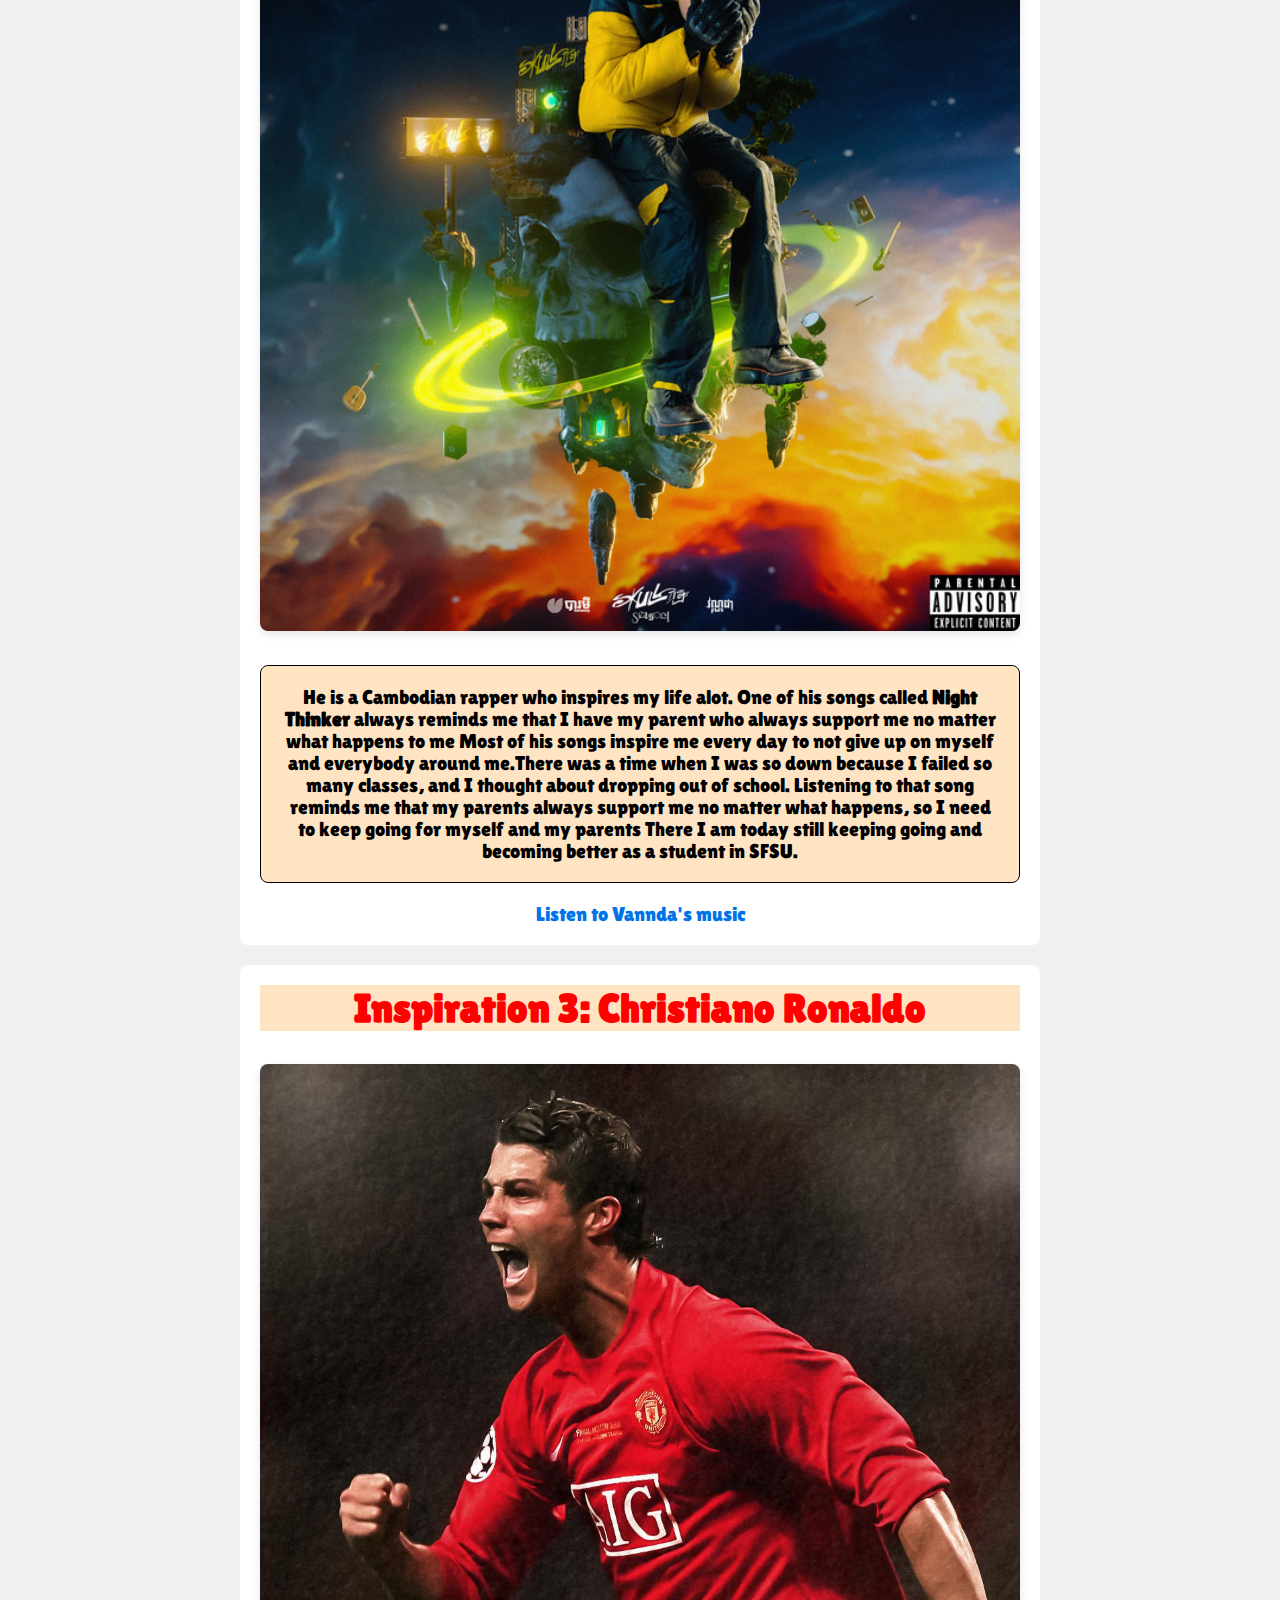
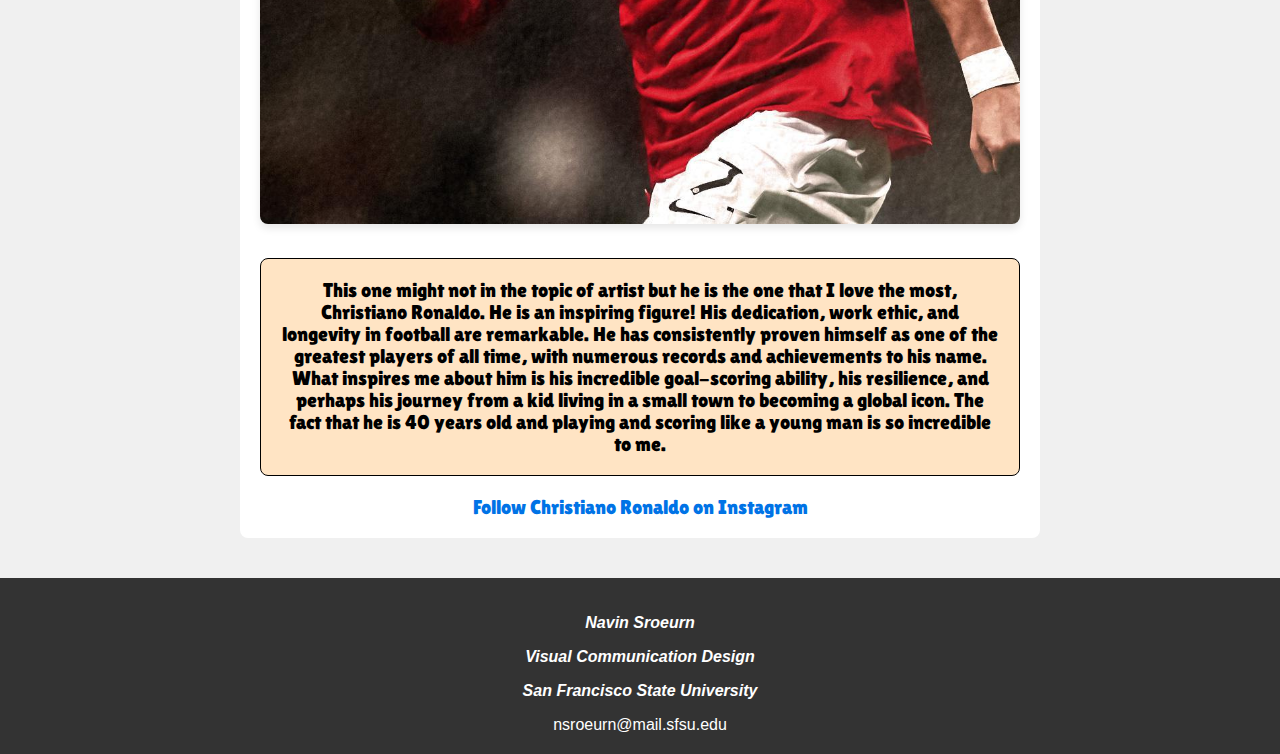
==== commit 6f7d7a98: "commit" ====
--- a/inspiration/inspiration.html
+++ b/inspiration/inspiration.html
@@ -71,7 +71,7 @@
     <footer>
         <dive class="footer">
             <p><em><strong>Navin Sroeurn</strong></em></p>
-            <p><em><strong>Visual Communication</strong></em></p>
+            <p><em><strong>Visual Communication Design</strong></em></p>
             <p><em><strong>San Francisco State University</strong></em></p>
             <a href="mailto:nsroeurn@mail.sfsu.edu">nsroeurn@mail.sfsu.edu</a>
         </dive>
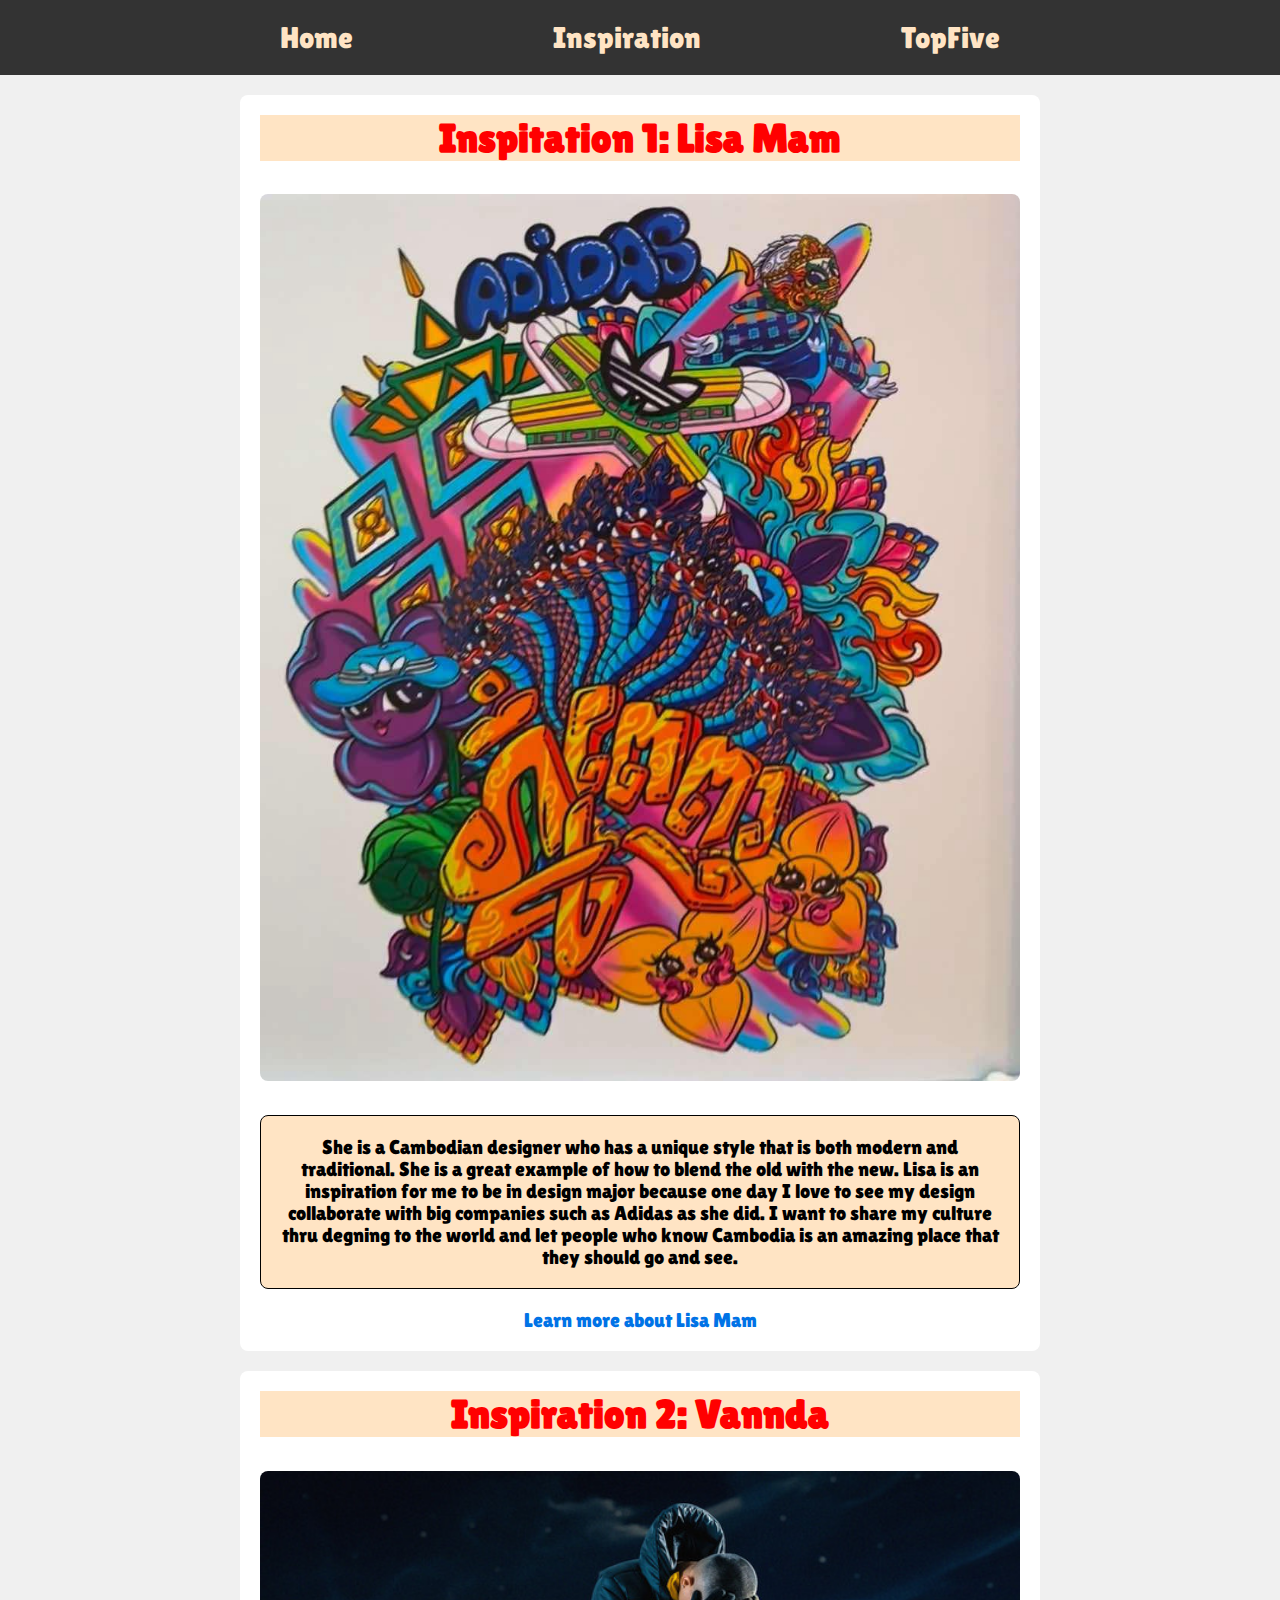
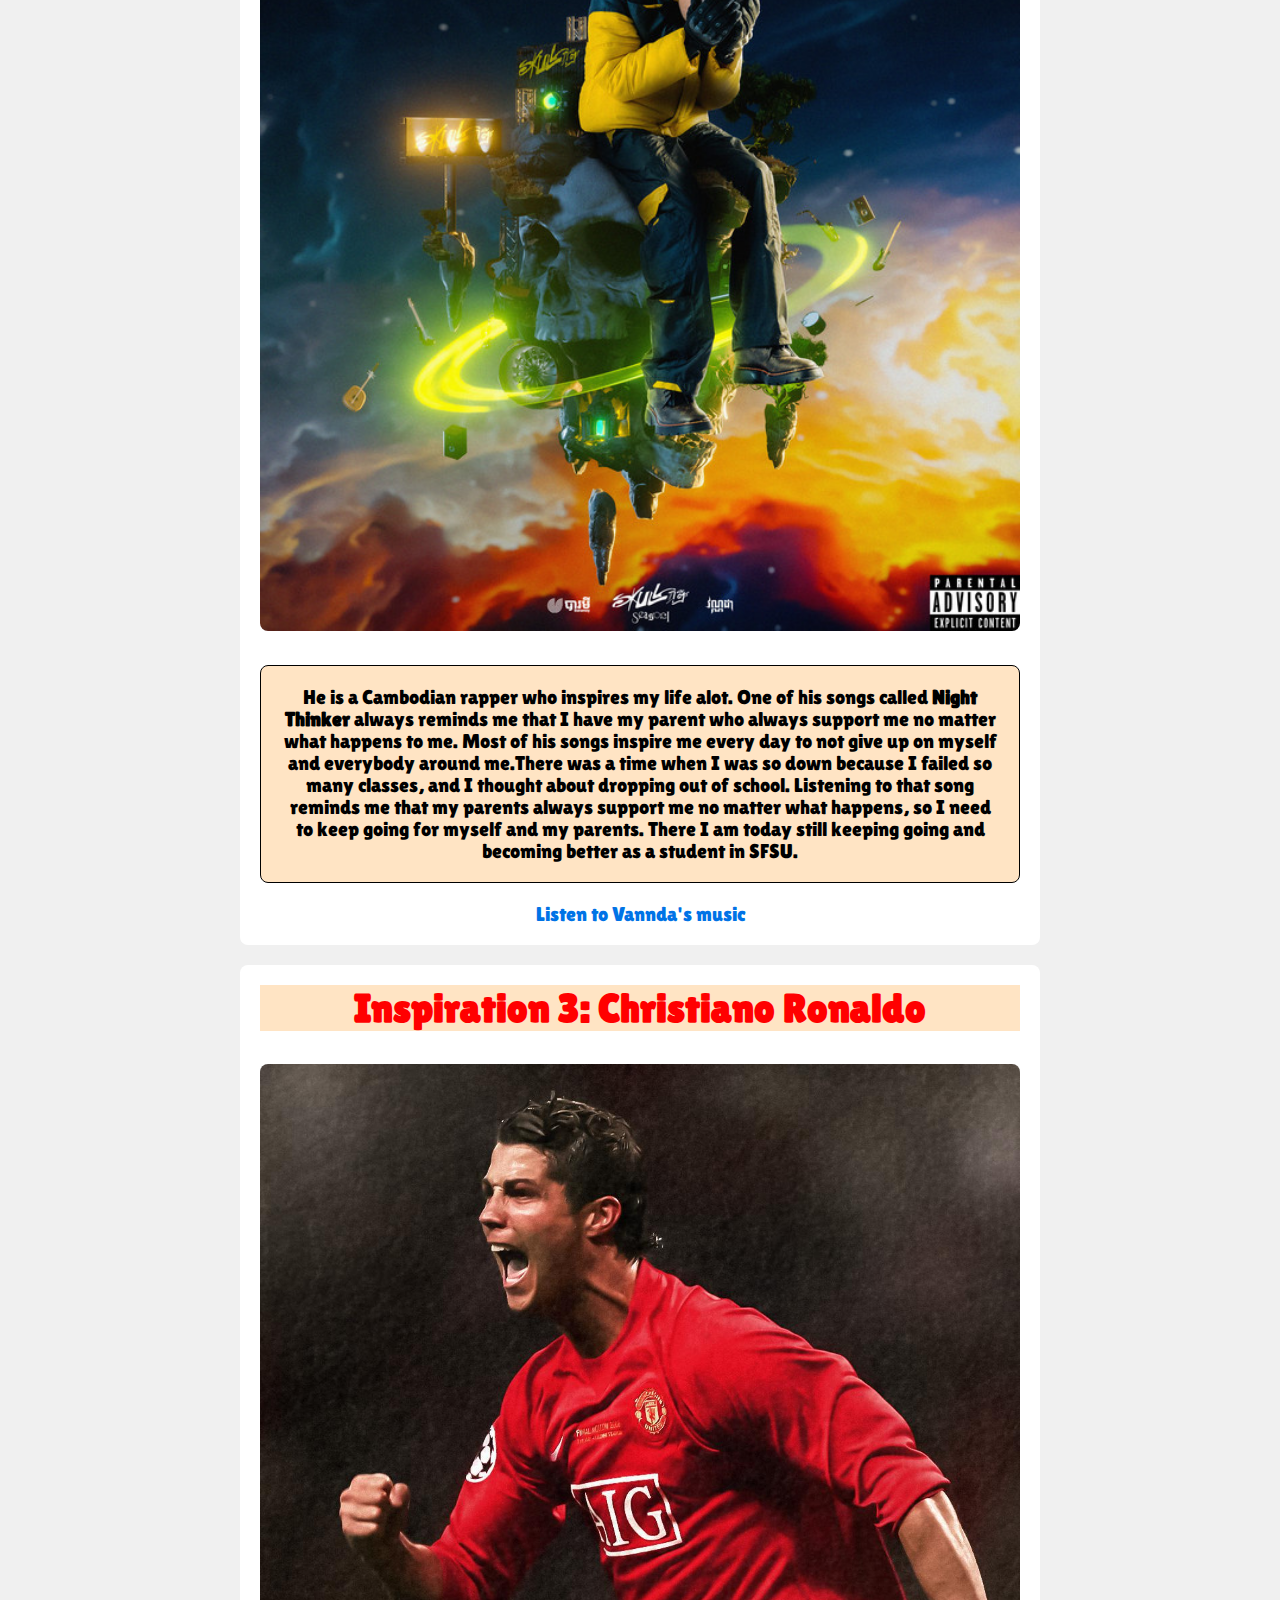
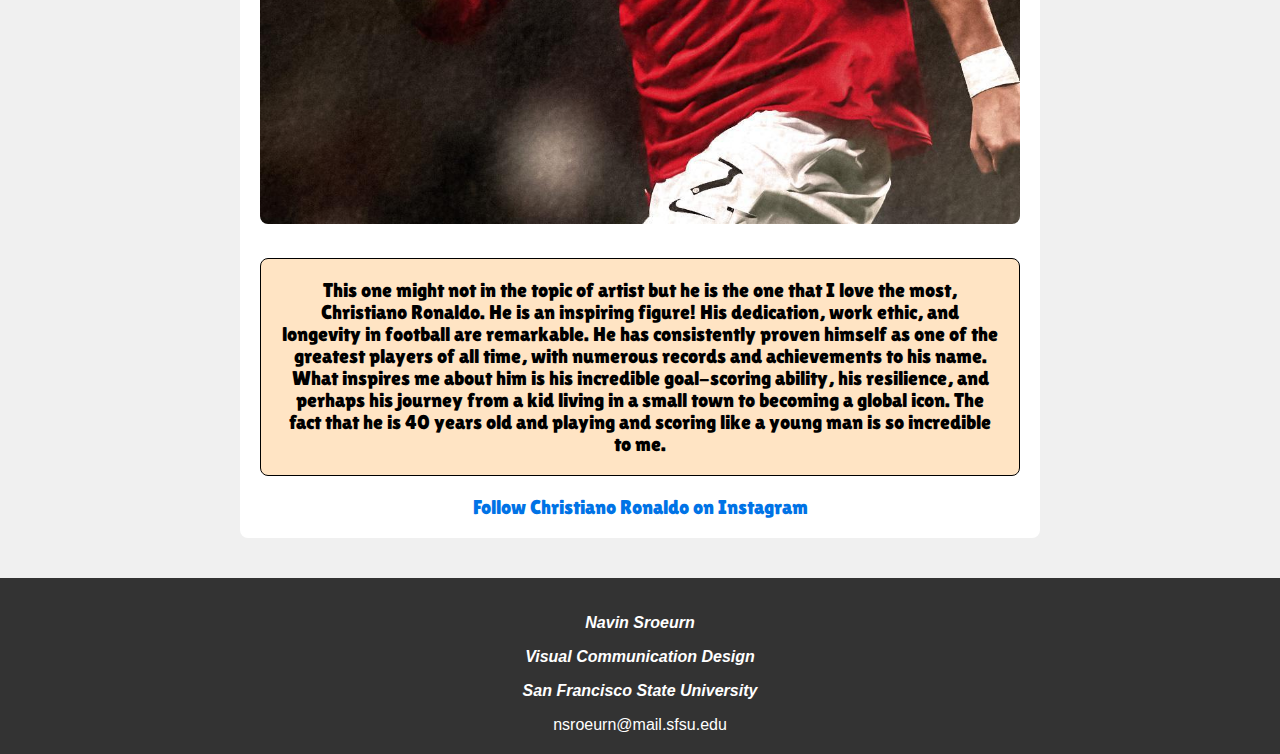
==== commit 19aeda4e: "commit" ====
--- a/inspiration/inspiration.html
+++ b/inspiration/inspiration.html
@@ -31,7 +31,7 @@
                 She is a great example of how to blend the old with the new. Lisa is an inspiration for
                 me to be in design major because one day I love to see my design collaborate with big companies
                 such as Adidas as she did. I want to share my culture thru degning to the world and let people
-                who Know Cambodia is an amazing place that they should go and see.</p>
+                who know Cambodia is an amazing place that they should go and see.</p>
             <a href="https://www.lisamam.com/">Learn more about Lisa Mam</a>
 
         </section>
@@ -40,13 +40,13 @@
             <img src="img/vannda.jpg.png" alt="">
             <p class="mid">He is a Cambodian rapper who inspires my life alot. One of his songs called <strong>Night
                     Thinker</strong>
-                always reminds me that I have my parent who always support me no matter what happens to me Most of his
+                always reminds me that I have my parent who always support me no matter what happens to me. Most of his
                 songs inspire
                 me every day to not give up on myself and everybody around me.There was a time when I was so down
                 because I failed so
                 many classes, and I thought about dropping out of school. Listening to that song reminds me that my
                 parents always support
-                me no matter what happens, so I need to keep going for myself and my parents There I am today still
+                me no matter what happens, so I need to keep going for myself and my parents. There I am today still
                 keeping going and becoming
                 better as a student in SFSU.</p>
             <a href="https://www.youtube.com/@VannDaOfficial19000">Listen to Vannda's music</a>
--- a/inspiration/css/ins5style.css
+++ b/inspiration/css/ins5style.css
@@ -66,7 +66,7 @@
     width: 100%;
     height: 50%;
     border-radius: 8px;
-    box-shadow: 0 4px 8px rgba(0, 0, 0, 0.1);
+    /* box-shadow: 0 4px 8px rgba(0, 0, 0, 0.1); */
     margin-bottom: 10px;
 }
 
